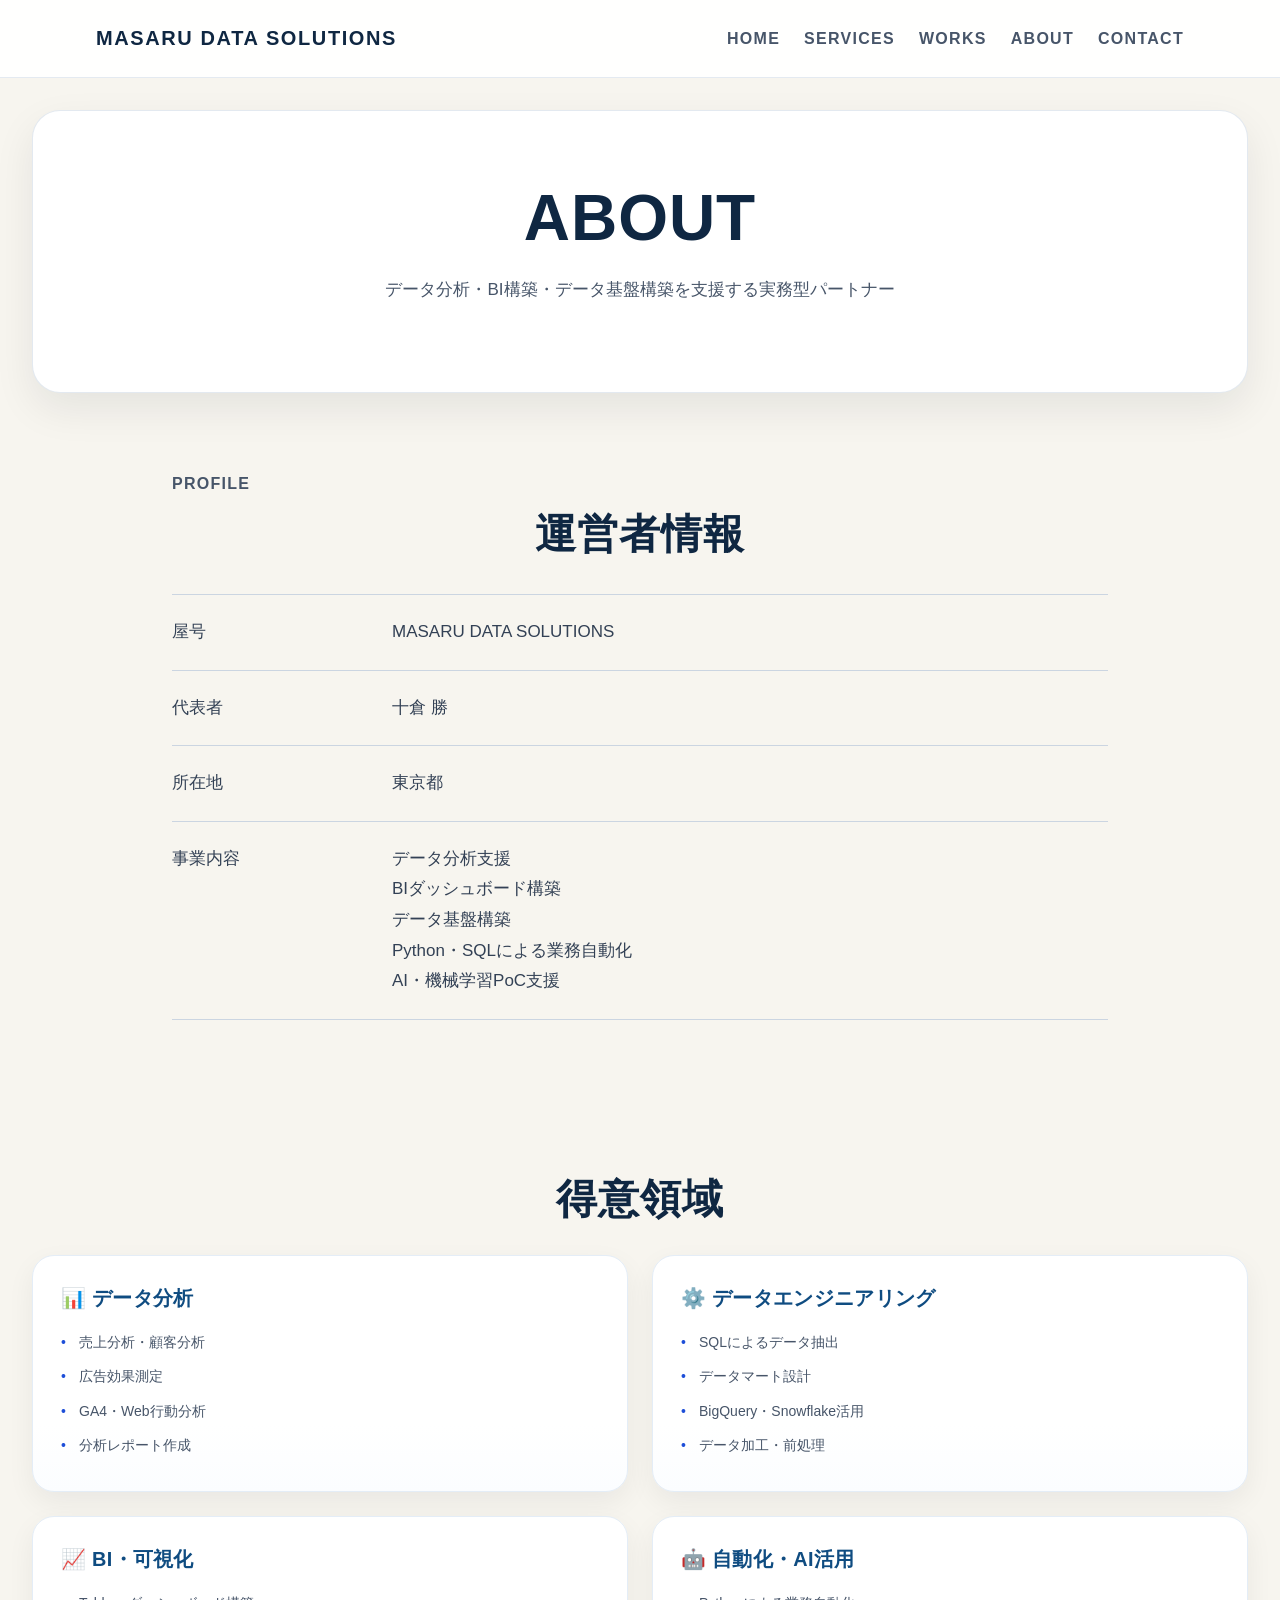
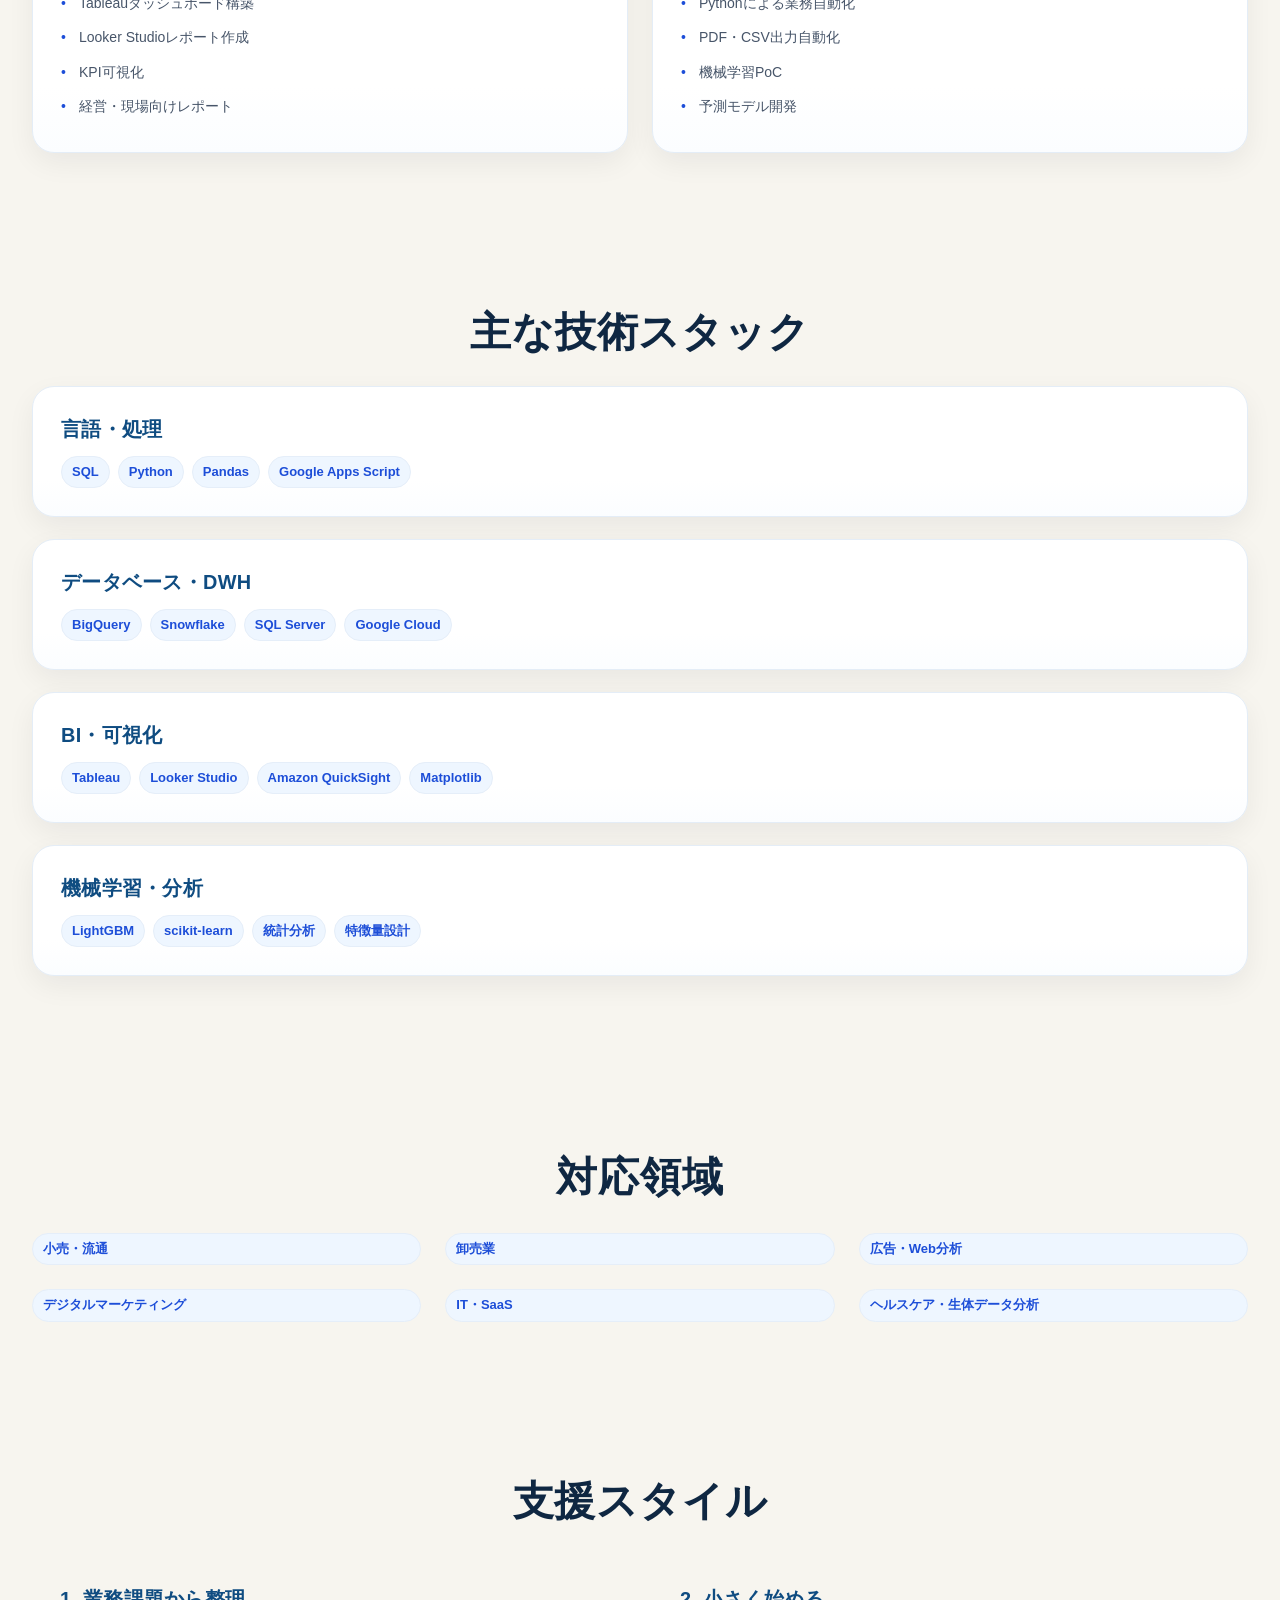
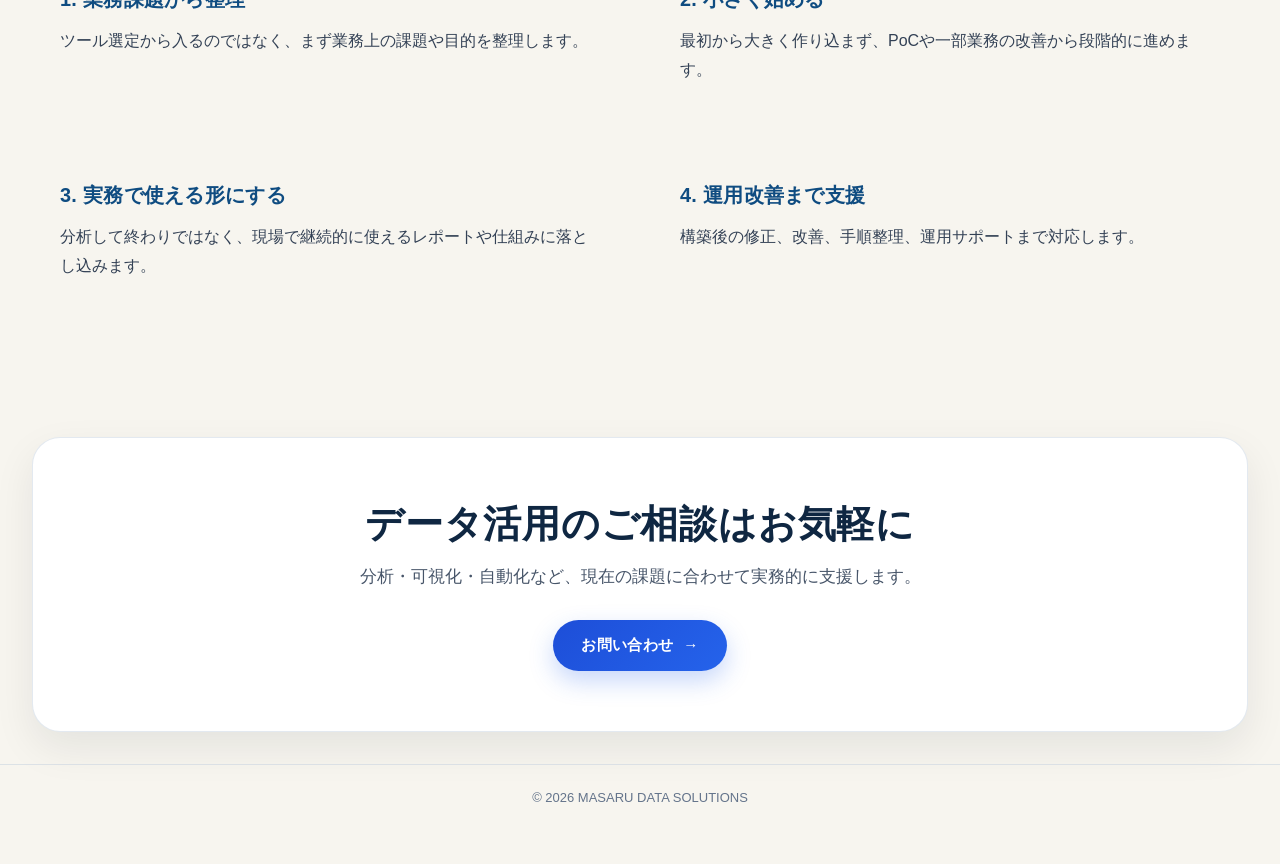
==== about/index.html @ 640f6b90 "Add files via upload" ====
<!DOCTYPE html>
<html lang="ja">
<head>
  <meta charset="UTF-8">
  <meta name="viewport" content="width=device-width, initial-scale=1.0">
  <title>ABOUT- MASARU DATA SOLUTIONS</title>
  <link rel="stylesheet" href="../css/style.css?v=10">
</head>

<body>

<header class="header">
  <div class="header-inner">
    <div class="logo">MASARU DATA SOLUTIONS</div>

    <button id="menu-toggle" class="menu-toggle" aria-expanded="false" aria-controls="nav" aria-label="メニュー">☰</button>

<nav id="nav">
      <a href="../index.html">HOME</a>
      <a href="../services/index.html">SERVICES</a>
      <a href="../works/index.html">WORKS</a>
      <a href="../about/index.html">ABOUT</a>
      <a href="../contact/index.html">CONTACT</a>
    </nav>
  </div>
</header>

  <section class="page-hero ABOUT-hero">
    <h1>ABOUT</h1>
    <p>データ分析・BI構築・データ基盤構築を支援する実務型パートナー</p>
  </section>
  
  <section class="section profile-info">
  <p class="section-label">PROFILE</p>
  <h2>運営者情報</h2>

  <div class="profile-table">
    <div class="profile-row">
      <div class="profile-label">屋号</div>
      <div class="profile-value">MASARU DATA SOLUTIONS</div>
    </div>

    <div class="profile-row">
      <div class="profile-label">代表者</div>
      <div class="profile-value">十倉 勝</div>
    </div>

    <div class="profile-row">
      <div class="profile-label">所在地</div>
      <div class="profile-value">東京都</div>
    </div>

    <div class="profile-row">
      <div class="profile-label">事業内容</div>
      <div class="profile-value">
        データ分析支援<br>
        BIダッシュボード構築<br>
        データ基盤構築<br>
        Python・SQLによる業務自動化<br>
        AI・機械学習PoC支援
      </div>
    </div>
  </div>
</section>
  
  <section class="section skills">
    <h2>得意領域</h2>
    <div class="skills-grid">
      <div class="skill-category">
        <h3>📊 データ分析</h3>
        <ul>
          <li>売上分析・顧客分析</li>
          <li>広告効果測定</li>
          <li>GA4・Web行動分析</li>
          <li>分析レポート作成</li>
        </ul>
      </div>

      <div class="skill-category">
        <h3>⚙️ データエンジニアリング</h3>
        <ul>
          <li>SQLによるデータ抽出</li>
          <li>データマート設計</li>
          <li>BigQuery・Snowflake活用</li>
          <li>データ加工・前処理</li>
        </ul>
      </div>

      <div class="skill-category">
        <h3>📈 BI・可視化</h3>
        <ul>
          <li>Tableauダッシュボード構築</li>
          <li>Looker Studioレポート作成</li>
          <li>KPI可視化</li>
          <li>経営・現場向けレポート</li>
        </ul>
      </div>

      <div class="skill-category">
        <h3>🤖 自動化・AI活用</h3>
        <ul>
          <li>Pythonによる業務自動化</li>
          <li>PDF・CSV出力自動化</li>
          <li>機械学習PoC</li>
          <li>予測モデル開発</li>
        </ul>
      </div>
    </div>
  </section>

  <section class="section tech-stack">
    <h2>主な技術スタック</h2>

    <div class="tech-category">
      <h3>言語・処理</h3>
      <div class="tech-tags">
        <span class="tech-tag">SQL</span>
        <span class="tech-tag">Python</span>
        <span class="tech-tag">Pandas</span>
        <span class="tech-tag">Google Apps Script</span>
      </div>
    </div>

    <div class="tech-category">
      <h3>データベース・DWH</h3>
      <div class="tech-tags">
        <span class="tech-tag">BigQuery</span>
        <span class="tech-tag">Snowflake</span>
        <span class="tech-tag">SQL Server</span>
        <span class="tech-tag">Google Cloud</span>
      </div>
    </div>

    <div class="tech-category">
      <h3>BI・可視化</h3>
      <div class="tech-tags">
        <span class="tech-tag">Tableau</span>
        <span class="tech-tag">Looker Studio</span>
        <span class="tech-tag">Amazon QuickSight</span>
        <span class="tech-tag">Matplotlib</span>
      </div>
    </div>

    <div class="tech-category">
      <h3>機械学習・分析</h3>
      <div class="tech-tags">
        <span class="tech-tag">LightGBM</span>
        <span class="tech-tag">scikit-learn</span>
        <span class="tech-tag">統計分析</span>
        <span class="tech-tag">特徴量設計</span>
      </div>
    </div>
  </section>

  <section class="section industries">
    <h2>対応領域</h2>
    <div class="industries-grid">
      <div class="industry-item">小売・流通</div>
      <div class="industry-item">卸売業</div>
      <div class="industry-item">広告・Web分析</div>
      <div class="industry-item">デジタルマーケティング</div>
      <div class="industry-item">IT・SaaS</div>
      <div class="industry-item">ヘルスケア・生体データ分析</div>
    </div>
  </section>

  <section class="section approach">
    <h2>支援スタイル</h2>
    <div class="approach-list">
      <div class="approach-item">
        <h3>1. 業務課題から整理</h3>
        <p>ツール選定から入るのではなく、まず業務上の課題や目的を整理します。</p>
      </div>
      <div class="approach-item">
        <h3>2. 小さく始める</h3>
        <p>最初から大きく作り込まず、PoCや一部業務の改善から段階的に進めます。</p>
      </div>
      <div class="approach-item">
        <h3>3. 実務で使える形にする</h3>
        <p>分析して終わりではなく、現場で継続的に使えるレポートや仕組みに落とし込みます。</p>
      </div>
      <div class="approach-item">
        <h3>4. 運用改善まで支援</h3>
        <p>構築後の修正、改善、手順整理、運用サポートまで対応します。</p>
      </div>
    </div>
  </section>

 <section class="section contact-cta">
  <h2>データ活用のご相談はお気軽に</h2>
  <p>分析・可視化・自動化など、現在の課題に合わせて実務的に支援します。</p>
  <a href="../contact/index.html" class="btn primary">お問い合わせ</a>
</section>

  <footer>
    <p>&copy; 2026 MASARU DATA SOLUTIONS</p>
  </footer>

  <script src="../js/script.js"></script>

</body>
</html>
---- css/style.css ----
/* =========================================================
   MASARU DATA SOLUTIONS
   style.css complete
   - HOME / SERVICES / WORKS / PROFILE / CONTACT 共通
   - PCは広め・大きめ、スマホは現在の見え方を維持
   ========================================================= */

:root {
  --color-bg: #f7f5ef;
  --color-surface: #ffffff;
  --color-text: #334155;
  --color-muted: #64748b;
  --color-heading: #0f2742;
  --color-primary: #1d4ed8;
  --color-primary-dark: #173ea5;
  --color-accent: #38bdf8;
  --color-border: #e4edf7;
  --color-border-soft: #e5eef9;

  --shadow-soft: 0 10px 28px rgba(15, 23, 42, 0.06);
  --shadow-card: 0 16px 40px rgba(15, 23, 42, 0.08);
  --shadow-hover: 0 22px 52px rgba(15, 23, 42, 0.12);

  --radius-md: 16px;
  --radius-lg: 22px;
  --radius-xl: 28px;
  --container: 1320px;
}

/* ===== Base ===== */
* {
  box-sizing: border-box;
}

html {
  scroll-behavior: smooth;
}

body {
  margin: 0;
  padding-top: 0;
  font-family: "Noto Sans JP", "Hiragino Sans", "Yu Gothic", sans-serif;
  font-size: 17px;
  line-height: 1.75;
  color: var(--color-text);
  background: var(--color-bg);
  font-feature-settings: "palt";
  -webkit-font-smoothing: antialiased;
  overflow-x: hidden;
}

::selection {
  background: #dbeafe;
  color: var(--color-heading);
}

p {
  margin: 0 0 1em;
}

h1,
h2,
h3,
h4 {
  margin-top: 0;
  color: var(--color-heading);
  letter-spacing: 0.015em;
}

a {
  color: var(--color-primary);
  text-underline-offset: 4px;
}

/* ===== Header ===== */
.header {
  position: fixed;
  top: 0;
  left: 0;
  width: 100%;
  height: 78px;
  padding: 0 48px;
  background: rgba(255, 255, 255, 0.92);
  backdrop-filter: blur(16px);
  -webkit-backdrop-filter: blur(16px);
  border-bottom: 1px solid rgba(226, 232, 240, 0.9);
  display: flex;
  justify-content: space-between;
  align-items: center;
  box-shadow: none;
  z-index: 1000;
}

.logo {
  color: var(--color-heading);
  font-size: 20px;
  font-weight: 800;
  letter-spacing: 0.08em;
  white-space: nowrap;
}

nav {
  display: flex;
  align-items: center;
}

nav a {
  position: relative;
  margin-left: 24px;
  padding: 8px 0;
  color: #475569;
  text-decoration: none;
  font-size: 16px;
  font-weight: 800;
  letter-spacing: 0.08em;
}

nav a::after {
  content: "";
  position: absolute;
  left: 0;
  bottom: 2px;
  width: 0;
  height: 2px;
  border-radius: 999px;
  background: var(--color-primary);
  transition: width 0.22s ease;
}

nav a:hover {
  color: var(--color-primary);
}

nav a:hover::after {
  width: 100%;
}

.menu-toggle {
  display: none;
}

/* ===== Layout ===== */
.section {
  max-width: var(--container);
  margin: 0 auto;
  padding: 76px 32px;
  background: transparent;
}

.section h2 {
  position: relative;
  margin: 0 0 26px;
  text-align: center;
  font-size: clamp(36px, 3.2vw, 48px);
  line-height: 1.35;
  font-weight: 800;
  letter-spacing: 0.02em;
}

/* 見出し下の青線は使わない */
.section h2::after {
  display: none;
}

.section p {
  font-size: 16px;
  line-height: 1.85;
}

.section-subtitle {
  max-width: 760px;
  margin: 0 auto 38px;
  text-align: center;
  color: var(--color-muted);
  font-size: 17px;
  line-height: 1.75;
}

/* ===== Home Hero ===== */
.hero.hero-with-image {
  position: relative;
  width: 100vw;
  max-width: none;
  min-height: 520px;
  margin: 0 0 28px;
  padding: 0;
  border: none;
  border-radius: 0;
  box-shadow: none;
  overflow: hidden;
  background-image: url("../images/hero-consulting.png");
  background-size: cover;
  background-position: center;
  display: flex;
  align-items: center;
}

.hero.hero-with-image .hero-image {
  display: none;
}

.hero.hero-with-image::before {
  content: "";
  position: absolute;
  inset: 0;
  background: linear-gradient(
    90deg,
    rgba(8, 30, 55, 0.78) 0%,
    rgba(8, 30, 55, 0.50) 43%,
    rgba(8, 30, 55, 0.12) 100%
  );
  z-index: 1;
}

.hero.hero-with-image .hero-content {
  position: relative;
  z-index: 2;
  width: 100%;
  max-width: var(--container);
  margin: 0 auto;
  padding: 96px 48px 0;
  color: #ffffff;
}

.hero.hero-with-image h1 {
  margin: 0;
  max-width: 720px;
  color: #ffffff;
  font-size: clamp(58px, 5.2vw, 90px);
  line-height: 1.15;
  font-weight: 800;
  letter-spacing: -0.035em;
  text-shadow: 0 2px 18px rgba(0, 0, 0, 0.30);
}

.hero.hero-with-image .hero-buttons {
  margin-top: 30px;
  display: flex;
  gap: 14px;
  flex-wrap: wrap;
}

/* ===== Page Hero / CTA ===== */
.page-hero,
.contact-cta,
.cta-section,
.hero:not(.hero-with-image) {
  width: min(var(--container), calc(100% - 64px));
  margin: 32px auto 0;
  padding: 70px 54px;
  border-radius: var(--radius-xl);
  background: var(--color-surface);
  color: var(--color-heading);
  border: 1px solid rgba(226, 232, 240, 0.95);
  box-shadow: var(--shadow-card);
}

.page-hero,
.profile-hero {
  text-align: center;
}

.page-hero h1,
.hero:not(.hero-with-image) h1 {
  max-width: 880px;
  margin: 0 auto 18px;
  font-size: clamp(40px, 5vw, 64px);
  line-height: 1.18;
  font-weight: 800;
}

.page-hero p,
.hero:not(.hero-with-image) p,
.contact-cta p,
.cta-section p {
  max-width: 760px;
  margin-left: auto;
  margin-right: auto;
  color: #475569;
  font-size: 17px;
  line-height: 1.8;
}

.sub-title {
  font-size: 13px;
  color: var(--color-primary);
  font-weight: 800;
  letter-spacing: 2px;
}

/* ===== Buttons ===== */
.btn,
.btn-primary,
.btn-secondary {
  display: inline-flex;
  align-items: center;
  justify-content: center;
  min-height: 48px;
  padding: 12px 28px;
  border-radius: 999px;
  text-decoration: none;
  font-size: 15px;
  font-weight: 800;
  letter-spacing: 0.02em;
  transition: all 0.24s ease;
  cursor: pointer;
}

.btn.primary,
.btn-primary {
  background: linear-gradient(135deg, var(--color-primary), #2563eb);
  border-color: transparent;
  color: #ffffff;
  box-shadow: 0 10px 24px rgba(37, 99, 235, 0.26);
}

.btn.primary::after,
.btn-primary::after {
  content: "→";
  margin-left: 10px;
  transition: transform 0.22s ease;
}

.btn.primary:hover,
.btn-primary:hover {
  background: linear-gradient(135deg, var(--color-primary-dark), var(--color-primary));
  transform: translateY(-2px);
  box-shadow: 0 16px 32px rgba(37, 99, 235, 0.32);
}

.btn.primary:hover::after,
.btn-primary:hover::after {
  transform: translateX(4px);
}

.btn.secondary,
.btn-secondary {
  background: rgba(255, 255, 255, 0.88);
  color: var(--color-primary);
  border: 2px solid #bfdbfe;
}

.btn.secondary:hover,
.btn-secondary:hover {
  background: #eff6ff;
  border-color: var(--color-primary);
}

/* ===== Cards ===== */
.card,
.issue-card,
.service-card,
.service-card-large,
.case-card,
.work-card,
.detail-card,
.detail-item,
.contact-method,
.faq-item,
.profile-content-full,
.skill-category,
.tech-category,
approach-item,
.privacy-content,
.representative-card,
.data-flow .flow-step,
.business-flow .flow-step,
.data-flow-content,
.story-step {
  background: linear-gradient(180deg, #ffffff, #ffffff 72%, #fbfdff);
  border: 1px solid var(--color-border);
  border-radius: var(--radius-lg);
  padding: 30px;
  box-shadow: var(--shadow-soft);
}

.service-card,
.service-card-large,
.case-card,
.work-card,
.skill-category,
.tech-category,
.approach-item,
.contact-method,
.faq-item,
.data-flow .flow-step,
.business-flow .flow-step,
.story-step {
  transition: transform 0.24s ease, box-shadow 0.24s ease, border-color 0.24s ease;
}

.service-card:hover,
.service-card-large:hover,
.case-card:hover,
.work-card:hover,
.skill-category:hover,
.tech-category:hover,
.approach-item:hover,
.contact-method:hover,
.faq-item:hover,
.data-flow .flow-step:hover,
.business-flow .flow-step:hover,
.story-step:hover {
  transform: translateY(-4px);
  border-color: #bfdbfe;
  box-shadow: var(--shadow-hover);
}

.card h3,
.issue-card h3,
.service-card h3,
.case-card h3,
.work-card h3,
.detail-card h3,
.detail-item h3,
.skill-category h3,
.tech-category h3,
.approach-item h3,
.contact-method h3,
.faq-item h3,
.numbered-step h3 {
  margin: 0 0 12px;
  color: #0f4c81;
  line-height: 1.45;
  font-weight: 800;
}

.issue-card p,
.service-card p,
.case-card p,
.work-card p,
.detail-card p,
.detail-item p,
.contact-method p,
.faq-item p {
  margin-bottom: 0;
  color: #475569;
  line-height: 1.75;
}

.card-link {
  display: inline-flex;
  align-items: center;
  justify-content: center;
  gap: 8px;
  min-height: 42px;
  margin-top: 16px;
  padding: 10px 16px;
  border-radius: 999px;
  background: #eff6ff;
  color: var(--color-primary);
  text-decoration: none;
  font-size: 13px;
  font-weight: 800;
  line-height: 1.2;
}

.card-link::after {
  content: "→";
  display: inline-flex;
  align-items: center;
  justify-content: center;
  width: 21px;
  height: 21px;
  border-radius: 50%;
  background: var(--color-primary);
  color: #ffffff;
  font-size: 13px;
  transition: transform 0.2s ease;
}

.card-link:hover {
  background: #dbeafe;
  text-decoration: none;
}

.card-link:hover::after {
  transform: translateX(3px);
}

/* ===== Grids ===== */
.cards,
.issues-grid,
.cases-grid,
.detail-cards,
.skills-grid,
.industries-grid,
.approach-list {
  display: grid;
  gap: 24px;
  margin-top: 28px;
}

.cards,
.cases-grid,
.detail-cards,
.industries-grid {
  grid-template-columns: repeat(3, 1fr);
}

.issues-grid,
.skills-grid,
.approach-list {
  grid-template-columns: repeat(2, 1fr);
}

/* ===== Home Sections ===== */
.issues {
  padding-top: 44px;
}

.issues-grid {
  max-width: 1200px;
  margin-left: auto;
  margin-right: auto;
}

.issue-card {
  padding: 36px 42px;
}

.issue-card h3 {
  font-size: 24px;
}

.issue-card p {
  font-size: 17px;
}

.services-grid {
  display: grid;
  grid-template-columns: repeat(5, 1fr);
  gap: 20px;
  margin-top: 28px;
}

.service-card {
  display: flex;
  flex-direction: column;
}

.service-card h3 {
  font-size: 20px;
}

.service-card p {
  flex-grow: 1;
  font-size: 15px;
}

.case-card h3 {
  font-size: 22px;
}

.case-card p {
  font-size: 16px;
}

/* ===== Data Flow / Business Flow ===== */
.flow-container {
  display: grid;
  gap: 20px;
  align-items: stretch;
  margin-top: 32px;
}

.business-flow .flow-container,
.data-flow .flow-container {
  grid-template-columns: repeat(5, 1fr);
}

.business-flow .flow-step,
.data-flow .flow-step {
  min-height: 220px;
  padding: 28px 22px;
  text-align: left;
}

.business-flow .step-header,
.data-flow .step-header {
  display: block;
  margin-bottom: 16px;
}

.business-flow .step-icon,
.data-flow .step-icon {
  width: 50px;
  height: 50px;
  margin-bottom: 14px;
  border-radius: 15px;
  background: #eef7ff;
  display: flex;
  align-items: center;
  justify-content: center;
  font-size: 24px;
}

.business-flow .step-title,
.data-flow .step-title {
  font-size: 21px;
  font-weight: 800;
  color: #0f4c81;
}

.business-flow .step-points,
.data-flow .step-points,
.data-flow-tags,
.tech-tags,
.profile-tags,
.service-features,
.work-info,
.work-result ul,
.story-points {
  display: flex;
  flex-wrap: wrap;
  gap: 8px;
}

.business-flow .step-point,
.data-flow .step-point,
.data-flow-tags span,
.tech-tag,
.industry-item,
.profile-tags span,
.work-detail,
.work-result li,
.service-features li,
.story-points li {
  display: inline-flex;
  align-items: center;
  padding: 6px 10px;
  border-radius: 999px;
  background: #f8fafc;
  border: 1px solid var(--color-border-soft);
  color: #334155;
  font-size: 13px;
  line-height: 1.4;
}

.business-flow .step-point::before,
.data-flow .step-point::before,
.flow-arrow {
  display: none;
}

/* ===== Data Flow Timeline ===== */
.data-flow-timeline {
  position: relative;
  max-width: 920px;
  margin: 40px auto 0;
  display: grid;
  gap: 20px;
}

.data-flow-timeline::before {
  content: "";
  position: absolute;
  top: 28px;
  bottom: 28px;
  left: 31px;
  width: 2px;
  background: #bfdbfe;
}

.data-flow-step {
  position: relative;
  display: grid;
  grid-template-columns: 64px 1fr;
  gap: 22px;
  align-items: start;
}

.data-flow-number {
  position: relative;
  z-index: 1;
  width: 64px;
  height: 64px;
  border-radius: 50%;
  background: #eef7ff;
  border: 2px solid var(--color-primary);
  color: var(--color-primary);
  display: flex;
  align-items: center;
  justify-content: center;
  font-weight: 800;
}

.data-flow-content {
  padding: 24px 28px;
}

.data-flow-content h3 {
  margin: 0 0 8px;
  color: #0f4c81;
  font-size: 21px;
}

.data-flow-content p {
  margin: 0 0 16px;
  color: #475569;
}

/* ===== Support Story Flow ===== */
.support-flow .section-subtitle {
  margin-bottom: 32px;
}

.story-flow {
  max-width: 980px;
  margin: 40px auto 0;
  display: flex;
  flex-direction: column;
  gap: 16px;
}

.story-step {
  display: grid;
  grid-template-columns: 88px 1fr;
  gap: 18px;
  align-items: center;
  padding: 22px 30px;
  border-color: #dbeafe;
}

.story-number {
  align-self: center;
  width: 72px;
  height: 72px;
  border-radius: 50%;
  background: #0f4c81;
  color: #ffffff;
  display: flex;
  flex-direction: column;
  align-items: center;
  justify-content: center;
  box-shadow: 0 8px 20px rgba(15, 76, 129, 0.22);
}

.story-number span {
  color: rgba(255, 255, 255, 0.75);
  font-size: 10px;
  font-weight: 800;
  letter-spacing: 1px;
}

.story-number strong {
  color: #ffffff;
  font-size: 31px;
  line-height: 1;
  font-weight: 800;
}

.story-content h3 {
  margin: 0 0 8px;
  color: var(--color-heading);
  font-size: 21px;
}

.story-content p {
  margin: 0 0 8px;
  color: #475569;
  font-size: 15px;
}

.story-points {
  grid-column: 2;
  list-style: none;
  margin: -4px 0 0;
  padding: 0;
}

.story-points li {
  background: #eef6ff;
  color: #0f4c81;
  font-weight: 700;
}

.story-points li::before {
  content: "✓ ";
  color: var(--color-primary);
}

/* ===== Service List / Works ===== */
.services-grid-large,
.works-grid,
.detail-list,
.contact-methods,
.faq-items {
  display: grid;
  grid-template-columns: 1fr;
  gap: 22px;
  margin-top: 24px;
}

.service-card-large,
.work-card {
  position: relative;
  overflow: hidden;
  padding: 34px;
}

.service-card-large::before,
.work-card::before {
  content: "";
  position: absolute;
  inset: 0 auto 0 0;
  width: 5px;
  background: linear-gradient(180deg, var(--color-primary), var(--color-accent));
}

.service-card-large h2,
.work-card h3 {
  color: var(--color-heading);
  font-size: clamp(23px, 2.6vw, 29px);
  line-height: 1.45;
}

.service-card-large h2 {
  text-align: left;
}

.service-card-large h2::after {
  display: none;
}

.service-description,
.work-description p,
.profile-content-full p {
  color: #475569;
  font-size: 15px;
}

.service-features {
  list-style: none;
  padding: 0;
  margin: 20px 0 6px;
}

.service-features li {
  position: relative;
  padding-left: 30px;
}

.service-features li::before {
  content: "✓";
  position: absolute;
  left: 12px;
  color: var(--color-primary);
  font-weight: 800;
}

.work-description,
.work-result {
  margin-top: 18px;
}

.work-detail strong,
.work-description h4,
.work-result h4 {
  color: #0f4c81;
}

.work-result ul {
  margin: 0;
  padding-left: 0;
  list-style: none;
}

.work-result li,
.tech-tag,
.industry-item,
.profile-tags span {
  background: #eef6ff;
  color: #1d4ed8;
  font-weight: 800;
}

/* ===== Profile ===== */
.profile-content,
.profile-content-full {
  max-width: 800px;
  margin: 28px auto 0;
  text-align: center;
}

.profile-content-full {
  padding: 36px;
}

.profile-overview {
  padding-top: 54px;
  padding-bottom: 68px;
}

.skill-category,
.tech-category,
.approach-item {
  padding: 28px;
}

.skill-category ul {
  list-style: none;
  padding: 0;
  margin: 10px 0 0;
}

.skill-category li {
  position: relative;
  padding: 5px 0 5px 18px;
  color: #475569;
  font-size: 14px;
}

.skill-category li::before {
  content: "•";
  position: absolute;
  left: 0;
  color: var(--color-primary);
}

.tech-stack .tech-category {
  margin-bottom: 22px;
}

.representative-profile {
  width: min(var(--container), calc(100% - 64px));
  margin: 0 auto;
  padding: 48px 0 68px;
  text-align: center;
}

.representative-profile h2 {
  margin-bottom: 32px;
}

.representative-card {
  width: 100%;
  max-width: var(--container);
  min-height: 300px;
  margin: 0 auto;
  padding: 54px 72px;
  display: flex;
  flex-direction: column;
  justify-content: center;
  text-align: center;
}

.representative-card h3 {
  font-size: 23px;
  margin: 0 0 20px;
}

.representative-card p {
  max-width: 760px;
  margin-left: auto;
  margin-right: auto;
  font-size: 15px;
  line-height: 1.9;
}

.profile-role {
  font-weight: 800;
  color: #0f4c81;
}

.profile-tags {
  justify-content: center;
  margin-top: 24px;
}

/* ===== Contact ===== */
.contact-info h2,
.contact-info .section-subtitle {
  text-align: center;
}

.contact-intro > p {
  max-width: 820px;
  margin: 0 auto 32px;
}

.contact-methods {
  max-width: 820px;
  margin-left: auto;
  margin-right: auto;
}

.contact-detail {
  font-weight: 800;
}

.contact-detail a {
  color: var(--color-primary);
  text-decoration: none;
}

.contact-detail a:hover {
  text-decoration: underline;
}

.response-time {
  font-size: 14px;
  color: var(--color-muted);
}

.contact-form-container {
  background: #ffffff;
  padding: 28px;
  border: 1px solid var(--color-border-soft);
  border-radius: 14px;
  margin-top: 14px;
}

.contact-form {
  display: flex;
  flex-direction: column;
  gap: 14px;
}

.form-group {
  display: flex;
  flex-direction: column;
}

.form-group label {
  margin-bottom: 7px;
  font-weight: 800;
  color: #334155;
  font-size: 14px;
}

.form-group input,
.form-group textarea,
.form-group select {
  width: 100%;
  padding: 12px;
  border: 1px solid #cbd5e1;
  border-radius: 8px;
  background: #ffffff;
  font-size: 14px;
  font-family: inherit;
}

.form-group input:focus,
.form-group textarea:focus,
.form-group select:focus {
  outline: none;
  border-color: var(--color-primary);
  box-shadow: 0 0 0 3px rgba(37, 99, 235, 0.12);
}

.form-group.checkbox {
  flex-direction: row;
  align-items: center;
}

.form-group.checkbox label {
  display: flex;
  align-items: center;
  gap: 8px;
  margin: 0;
}

.form-group.checkbox input {
  width: auto;
  margin: 0;
}

.contact-form .btn {
  width: 100%;
  max-width: 320px;
  margin: 6px auto 0;
  border: none;
}

/* ===== FAQ ===== */
.faq {
  padding-bottom: 68px;
}

.faq-items {
  max-width: 980px;
  margin-left: auto;
  margin-right: auto;
  gap: 16px;
}

.faq-item {
  width: 100%;
  padding: 28px;
}

.faq-question {
  display: flex;
  align-items: center;
  gap: 16px;
  margin-bottom: 18px;
  padding-bottom: 18px;
  border-bottom: 1px dashed #bfdbfe;
}

.faq-answer {
  display: flex;
  align-items: flex-start;
  gap: 16px;
}

.faq-icon {
  flex-shrink: 0;
  width: 48px;
  height: 48px;
  border-radius: 50%;
  display: inline-flex;
  align-items: center;
  justify-content: center;
  font-weight: 800;
  font-size: 22px;
  line-height: 1;
}

.faq-icon.q {
  background: #0ea5e9;
  color: #ffffff;
}

.faq-icon.a {
  background: #0f4c81;
  color: #ffffff;
}

.faq-question h3 {
  margin: 0;
  font-size: 20px;
  color: var(--color-heading);
}

.faq-answer p {
  margin: 0;
  color: #475569;
  font-size: 15px;
  line-height: 1.8;
}

/* ===== CTA / Footer ===== */
.contact-cta,
.cta-section {
  padding: 60px 54px;
  margin-top: 36px;
  text-align: center;
}

.contact-cta h2,
.cta-section h2 {
  font-size: clamp(30px, 3vw, 42px);
  margin-bottom: 12px;
}

.contact-cta h2::after,
.cta-section h2::after {
  display: none;
}

.contact-cta p,
.cta-section p {
  margin-bottom: 28px;
}

footer {
  max-width: var(--container);
  margin: 32px auto 20px;
  padding: 22px 24px;
  text-align: center;
  color: var(--color-muted);
  border-top: 1px solid rgba(203, 213, 225, 0.6);
  font-size: 13px;
}

/* ===== Accessibility ===== */
.btn:focus-visible,
.btn-primary:focus-visible,
.btn-secondary:focus-visible,
nav a:focus-visible,
.menu-toggle:focus-visible,
.card-link:focus-visible {
  outline: 3px solid rgba(37, 99, 235, 0.35);
  outline-offset: 4px;
}

/* ===== Tablet ===== */
@media (max-width: 1024px) {
  .header {
    height: 66px;
    padding: 0 32px;
  }

  .logo {
    font-size: 15px;
  }

  nav a {
    margin-left: 24px;
    font-size: 12px;
  }

  .services-grid,
  .cards,
  .cases-grid,
  .detail-cards,
  .industries-grid,
  .business-flow .flow-container,
  .data-flow .flow-container {
    grid-template-columns: repeat(2, 1fr);
  }

  .services-grid {
    grid-template-columns: repeat(2, 1fr);
  }
}

/* ===== Mobile ===== */
@media (max-width: 768px) {
  body {
    font-size: 15px;
  }

  .header {
    height: 58px;
    padding: 0 16px;
    left: 0;
    right: 0;
    width: 100%;
    transform: none;
    border-radius: 0;
    transition: transform 0.28s ease;
  }

  .header.is-hidden {
    transform: translateY(-100%);
  }

  .header.is-visible {
    transform: translateY(0);
  }

  .logo {
    max-width: 230px;
    font-size: 12px;
    line-height: 1.4;
    white-space: normal;
  }

  nav {
    display: none;
  }

  nav.open {
    display: flex;
    position: absolute;
    top: 58px;
    left: 0;
    width: 100%;
    padding: 12px 16px 16px;
    background: #ffffff;
    border-bottom: 1px solid var(--color-border-soft);
    flex-direction: column;
    gap: 6px;
    box-shadow: 0 10px 24px rgba(15, 23, 42, 0.12);
    z-index: 1001;
  }

  nav.open a {
    width: 100%;
    margin: 0;
    padding: 12px 16px;
    border-radius: 12px;
    text-align: center;
    color: #334155;
    background: transparent;
    font-size: 14px;
  }

  nav.open a::after {
    display: none;
  }

  .menu-toggle {
    display: inline-flex;
    align-items: center;
    justify-content: center;
    width: 42px;
    height: 42px;
    border: none;
    border-radius: 999px;
    background: #eef6ff;
    color: var(--color-primary);
    font-size: 22px;
    cursor: pointer;
  }

  .hero.hero-with-image {
    min-height: 500px;
    margin-bottom: 12px;
    background-position: center top;
  }

  .hero.hero-with-image::before {
    background: linear-gradient(
      to bottom,
      rgba(8, 30, 55, 0.28) 0%,
      rgba(8, 30, 55, 0.52) 48%,
      rgba(8, 30, 55, 0.82) 100%
    );
  }

  .hero.hero-with-image .hero-content {
    padding: 230px 24px 0;
  }

  .hero.hero-with-image h1 {
    font-size: clamp(32px, 9vw, 42px);
    line-height: 1.2;
  }

  .hero.hero-with-image .hero-buttons {
    margin-top: 22px;
    gap: 10px;
  }

  .hero.hero-with-image .btn {
    width: auto;
    min-height: 43px;
    padding: 10px 18px;
    font-size: 13px;
  }

  .section {
    padding: 48px 20px;
  }

  .issues {
    padding-top: 30px;
  }

  .section h2 {
    font-size: clamp(26px, 7.8vw, 34px);
    margin-bottom: 24px;
  }

  .section-subtitle {
    margin-bottom: 26px;
  }

  .page-hero,
  .profile-hero,
  .contact-cta,
  .cta-section,
  .hero:not(.hero-with-image) {
    width: calc(100% - 24px);
    margin-top: 12px;
    padding: 48px 22px;
    border-radius: 24px;
  }

  .page-hero h1,
  .hero:not(.hero-with-image) h1 {
    font-size: clamp(32px, 10vw, 44px);
  }

  .cards,
  .issues-grid,
  .services-grid,
  .cases-grid,
  .detail-cards,
  .skills-grid,
  .industries-grid,
  .approach-list,
  .business-flow .flow-container,
  .data-flow .flow-container {
    grid-template-columns: 1fr;
  }

  .cards,
  .issues-grid,
  .cases-grid,
  .services-grid,
  .flow-container {
    gap: 18px;
  }

  .issue-card {
    padding: 20px;
  }

  .issue-card h3 {
    font-size: 18px;
  }

  .issue-card p {
    font-size: 15px;
  }

  .business-flow .flow-step,
  .data-flow .flow-step {
    min-height: auto;
  }

  .card,
  .issue-card,
  .service-card,
  .case-card,
  .detail-card,
  .detail-item,
  .contact-method,
  .faq-item,
  .profile-content-full,
  .skill-category,
  .tech-category,
  .approach-item,
  .story-step {
    padding: 20px;
    border-radius: 20px;
  }

  .service-card-large,
  .work-card {
    padding: 26px 22px;
    border-radius: 20px;
  }

  .card-link,
  .btn,
  .btn-primary,
  .btn-secondary {
    width: 100%;
  }

  .service-features,
  .work-info,
  .work-result ul,
  .story-points {
    display: grid;
    grid-template-columns: 1fr;
  }

  .work-detail,
  .work-result li,
  .story-points li {
    width: 100%;
  }

  .data-flow-timeline {
    gap: 18px;
    margin-top: 32px;
  }

  .data-flow-timeline::before {
    left: 27px;
  }

  .data-flow-step {
    grid-template-columns: 56px 1fr;
    gap: 14px;
  }

  .data-flow-number {
    width: 56px;
    height: 56px;
    font-size: 14px;
  }

  .data-flow-content {
    padding: 22px 18px;
  }

  .data-flow-content h3 {
    font-size: 19px;
  }

  .story-flow {
    gap: 16px;
    margin-top: 32px;
  }

  .story-step {
    display: flex;
    flex-direction: column;
    align-items: stretch;
    gap: 14px;
  }

  .story-number {
    width: 62px;
    height: 62px;
    margin: 0 auto 2px;
  }

  .story-number strong {
    font-size: 27px;
  }

  .story-content {
    text-align: center;
  }

  .story-content h3 {
    font-size: 20px;
  }

  .story-content p {
    text-align: left;
    font-size: 14px;
  }

  .representative-profile {
    width: calc(100% - 24px);
    padding: 42px 0 56px;
  }

  .representative-card {
    min-height: auto;
    padding: 40px 22px;
  }

  .representative-card h3 {
    font-size: 20px;
  }

  .contact-form .btn {
    max-width: none;
  }

  .faq-question,
  .faq-answer {
    gap: 12px;
  }

  .faq-icon {
    width: 42px;
    height: 42px;
    font-size: 19px;
  }

  .faq-question h3 {
    font-size: 17px;
  }

  .faq-answer p {
    font-size: 14px;
  }

  footer {
    margin-top: 24px;
  }
}
@media (min-width: 1025px) {
  .issues-grid {
    max-width: 1320px !important;
  }

  .issue-card {
    padding: 42px 48px !important;
    min-height: 180px !important;
  }

  .issue-card h3 {
    font-size: 28px !important;
  }

  .issue-card p {
    font-size: 18px !important;
    line-height: 1.9 !important;
  }
}
@media (min-width: 1025px) {
  .issues-grid {
    max-width: 1440px !important;
    gap: 32px !important;
  }

  .issue-card {
    min-height: 190px !important;
    padding: 44px 56px !important;
  }

  .issues {
    padding-top: 64px !important;
  }
}
@media (min-width: 1025px) {
  .section.issues {
    max-width: 1500px !important;
  }

  .issues-grid {
    max-width: 1400px !important;
  }
}
.header {
  padding: 0 32px;
}

.header-inner {
  width: 100%;
  max-width: 1440px;
  height: 100%;
  margin: 0 auto;
  padding: 0 64px;
  display: flex;
  align-items: center;
  justify-content: space-between;
}

/* スマホ用 */
@media (max-width: 768px) {
  .header {
    width: 100%;
  }

  .header-inner {
    width: 100% !important;
    max-width: none !important;
    padding: 0 16px !important;
    box-sizing: border-box;
    display: flex !important;
    justify-content: space-between !important;
    align-items: center;
  }

  .logo {
    margin: 0 !important;
    white-space: nowrap;
  }

  button#menu-toggle {
    margin-left: auto !important;
    margin-right: 0 !important;
    position: static !important;
    transform: none !important;
  }
}

@media (max-width: 768px) {
  .header {
    position: relative;
  }

  button#menu-toggle {
    position: absolute !important;
    right: 16px !important;
    top: 50% !important;
    transform: translateY(-50%) !important;
  }
}
.header {
  position: sticky;
  top: 0;
  z-index: 1000;
}

@media (max-width: 768px) {
  .section-title {
    font-size: 28px;
    line-height: 1.45;
  }
}


/* PCでは改行しない */
.sp-br {
  display: none;
}

/* スマホだけ改行する */
@media (max-width: 768px) {
  .sp-br {
    display: inline;
  }
}
.profile-info {
  max-width: 1000px;
  margin: 0 auto;
}

.section-label {
  font-size: 0.8rem;
  font-weight: 700;
  letter-spacing: 0.08em;
  color: #475569;
  margin-bottom: 8px;
}

.profile-table {
  margin-top: 32px;
  border-top: 1px solid #cbd5e1;
}

.profile-row {
  display: grid;
  grid-template-columns: 180px 1fr;
  gap: 40px;
  padding: 22px 0;
  border-bottom: 1px solid #cbd5e1;
}

.profile-label {
  font-weight: 500;
  color: #334155;
}

.profile-value {
  color: #334155;
  line-height: 1.8;
}

@media (max-width: 768px) {
  .profile-row {
    grid-template-columns: 1fr;
    gap: 8px;
  }
}
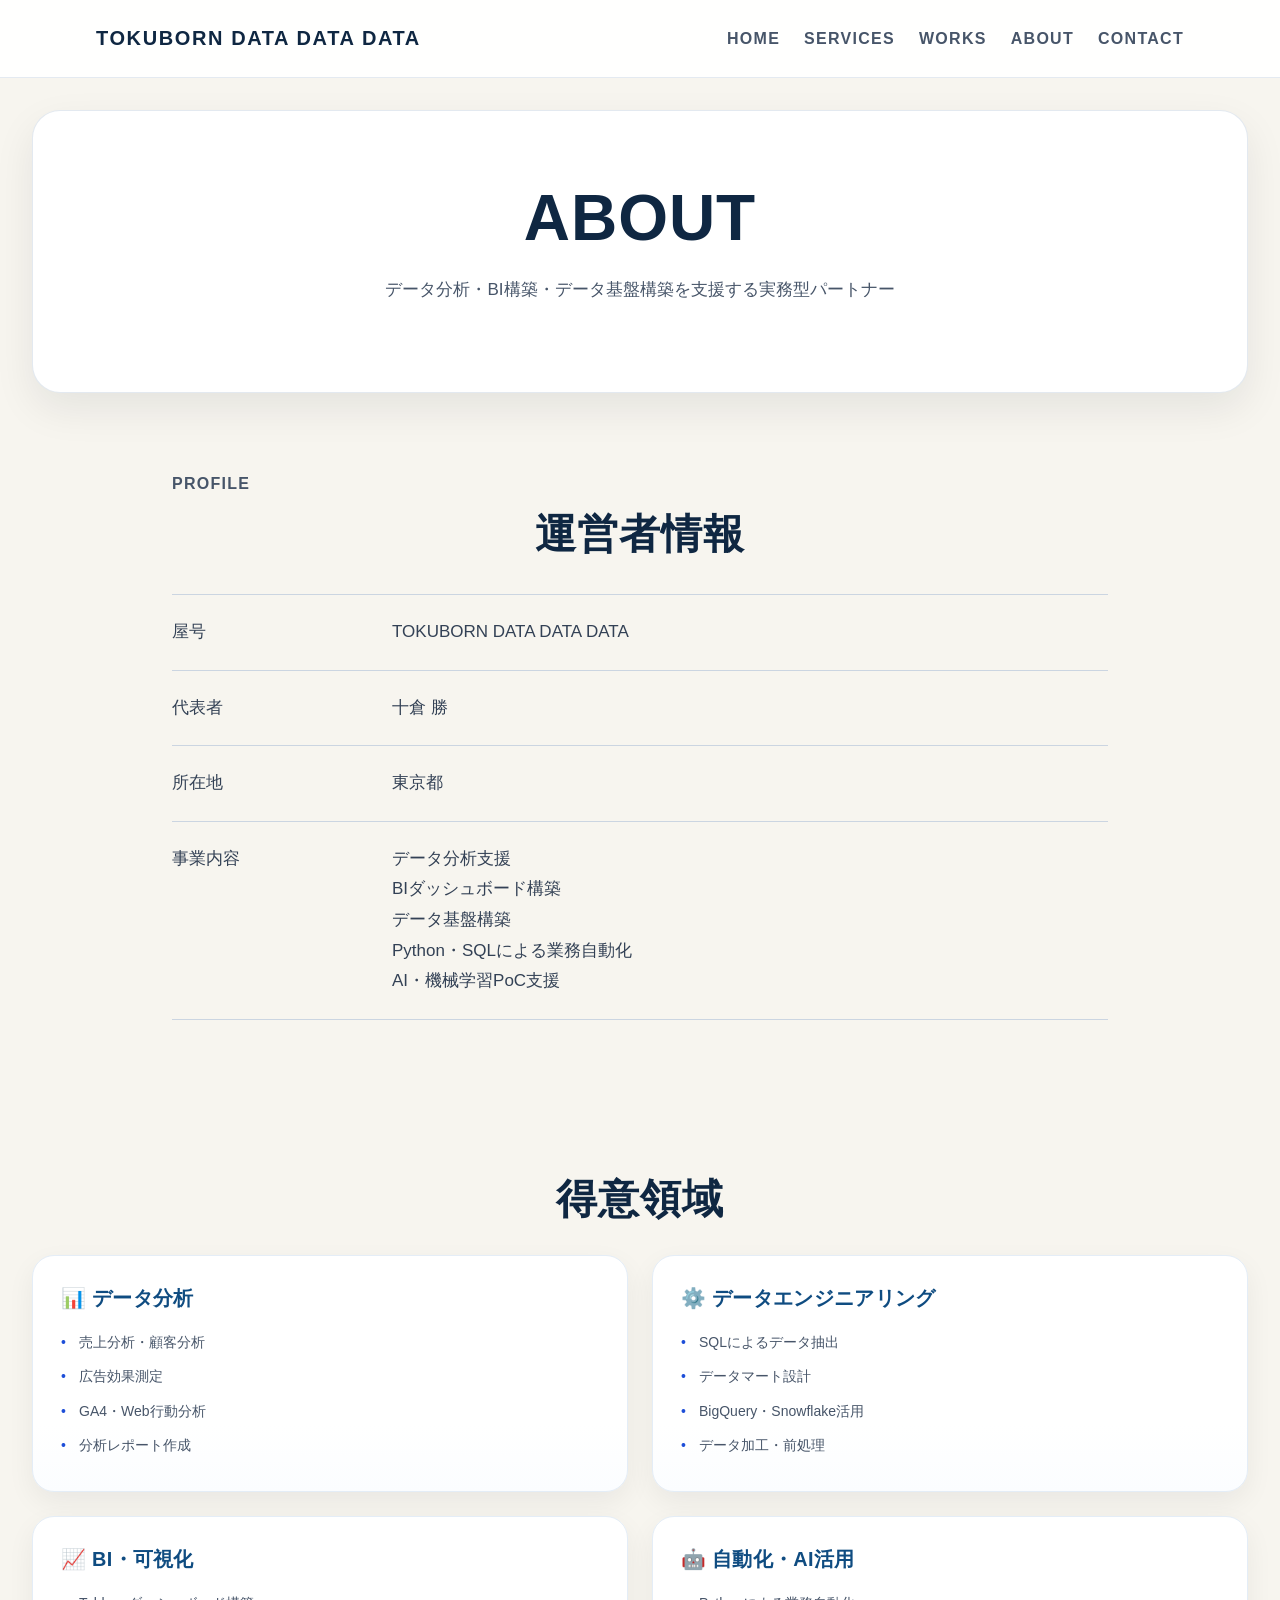
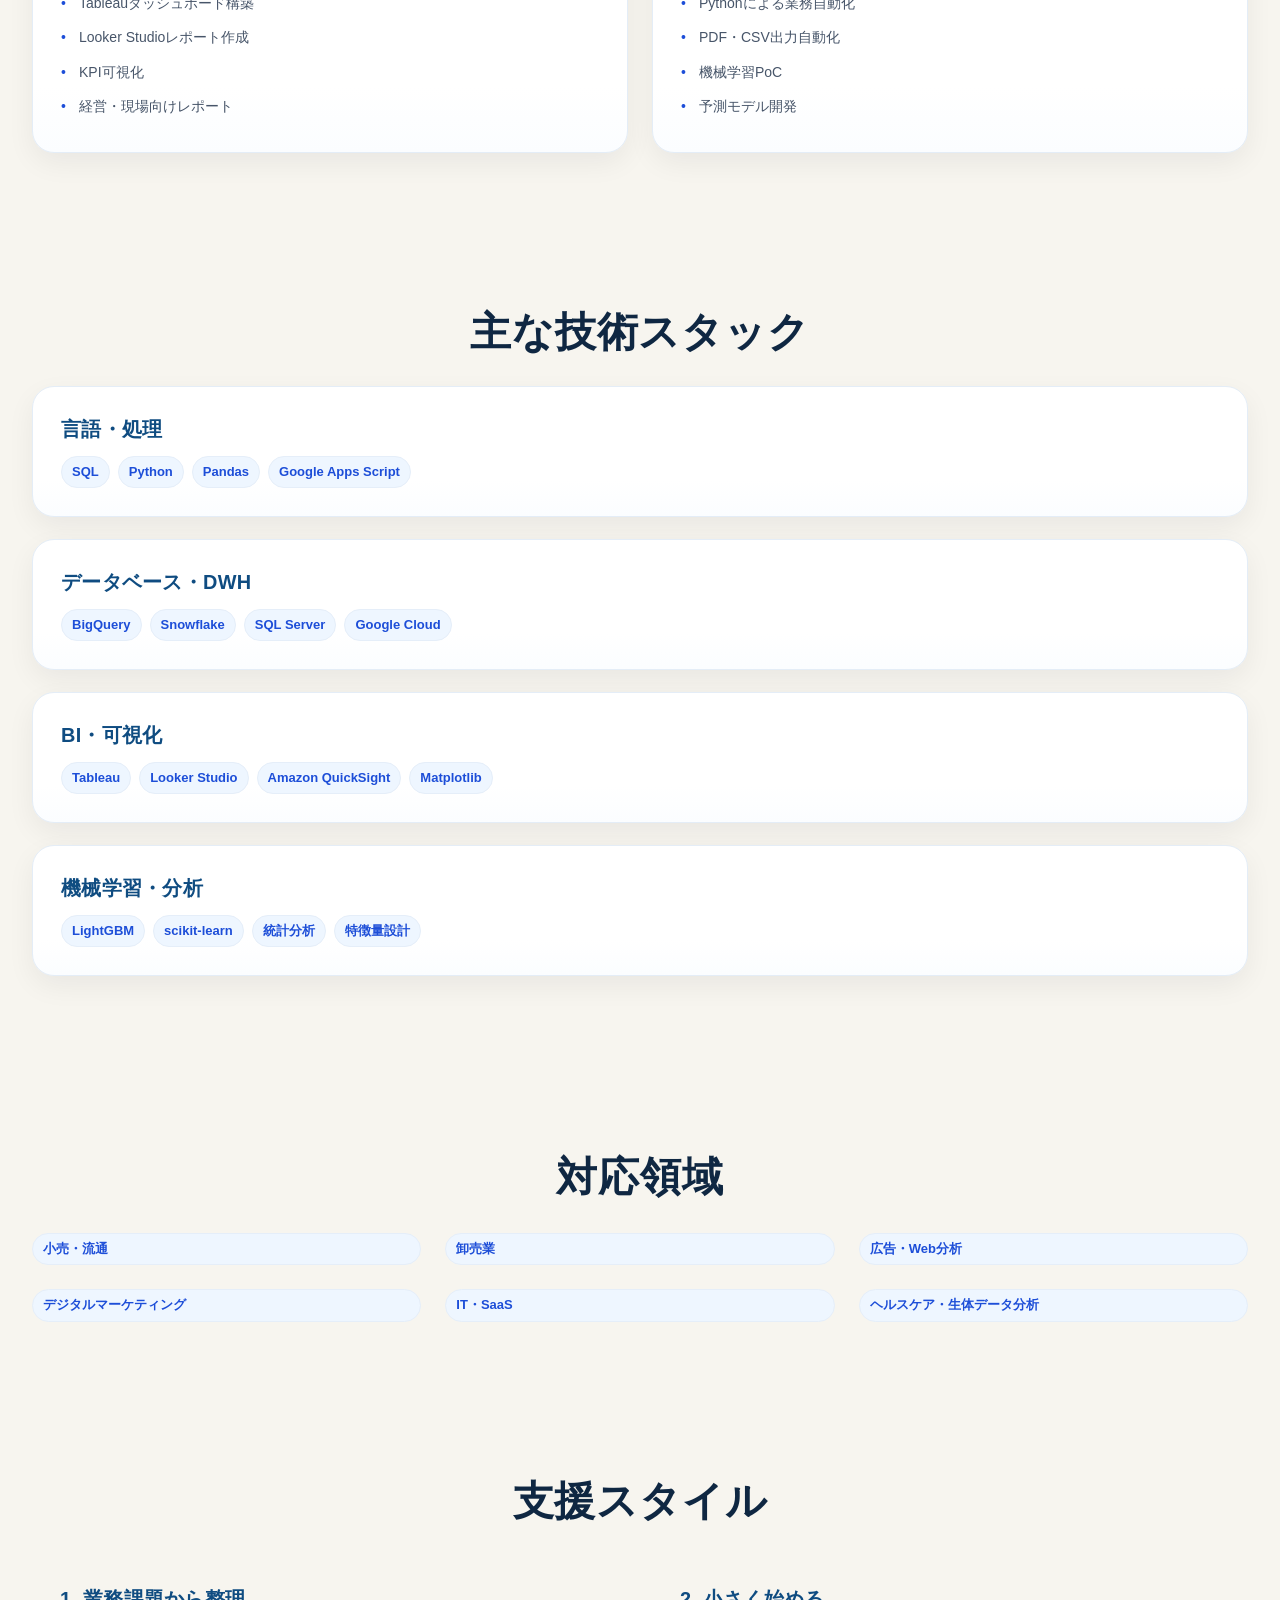
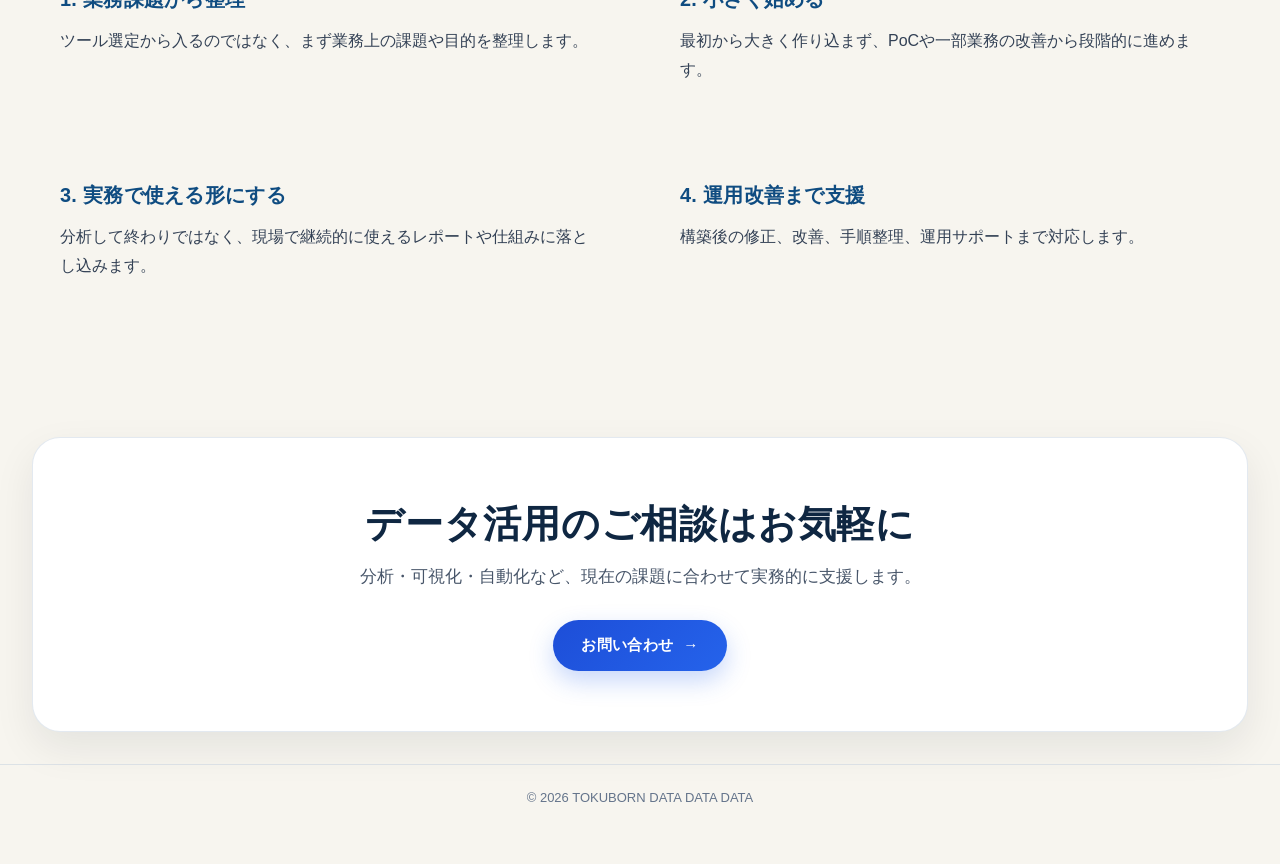
==== commit 6a6e0a00: "Add files via upload" ====
--- a/about/index.html
+++ b/about/index.html
@@ -3,7 +3,7 @@
 <head>
   <meta charset="UTF-8">
   <meta name="viewport" content="width=device-width, initial-scale=1.0">
-  <title>ABOUT- MASARU DATA SOLUTIONS</title>
+  <title>ABOUT- TOKUBORN DATA DATA DATA</title>
   <link rel="stylesheet" href="../css/style.css?v=10">
 </head>
 
@@ -11,7 +11,7 @@
 
 <header class="header">
   <div class="header-inner">
-    <div class="logo">MASARU DATA SOLUTIONS</div>
+    <div class="logo">TOKUBORN DATA DATA DATA</div>
 
     <button id="menu-toggle" class="menu-toggle" aria-expanded="false" aria-controls="nav" aria-label="メニュー">☰</button>
 
@@ -37,7 +37,7 @@
   <div class="profile-table">
     <div class="profile-row">
       <div class="profile-label">屋号</div>
-      <div class="profile-value">MASARU DATA SOLUTIONS</div>
+      <div class="profile-value">TOKUBORN DATA DATA DATA</div>
     </div>
 
     <div class="profile-row">
@@ -193,7 +193,7 @@
 </section>
 
   <footer>
-    <p>&copy; 2026 MASARU DATA SOLUTIONS</p>
+    <p>&copy; 2026 TOKUBORN DATA DATA DATA</p>
   </footer>
 
   <script src="../js/script.js"></script>
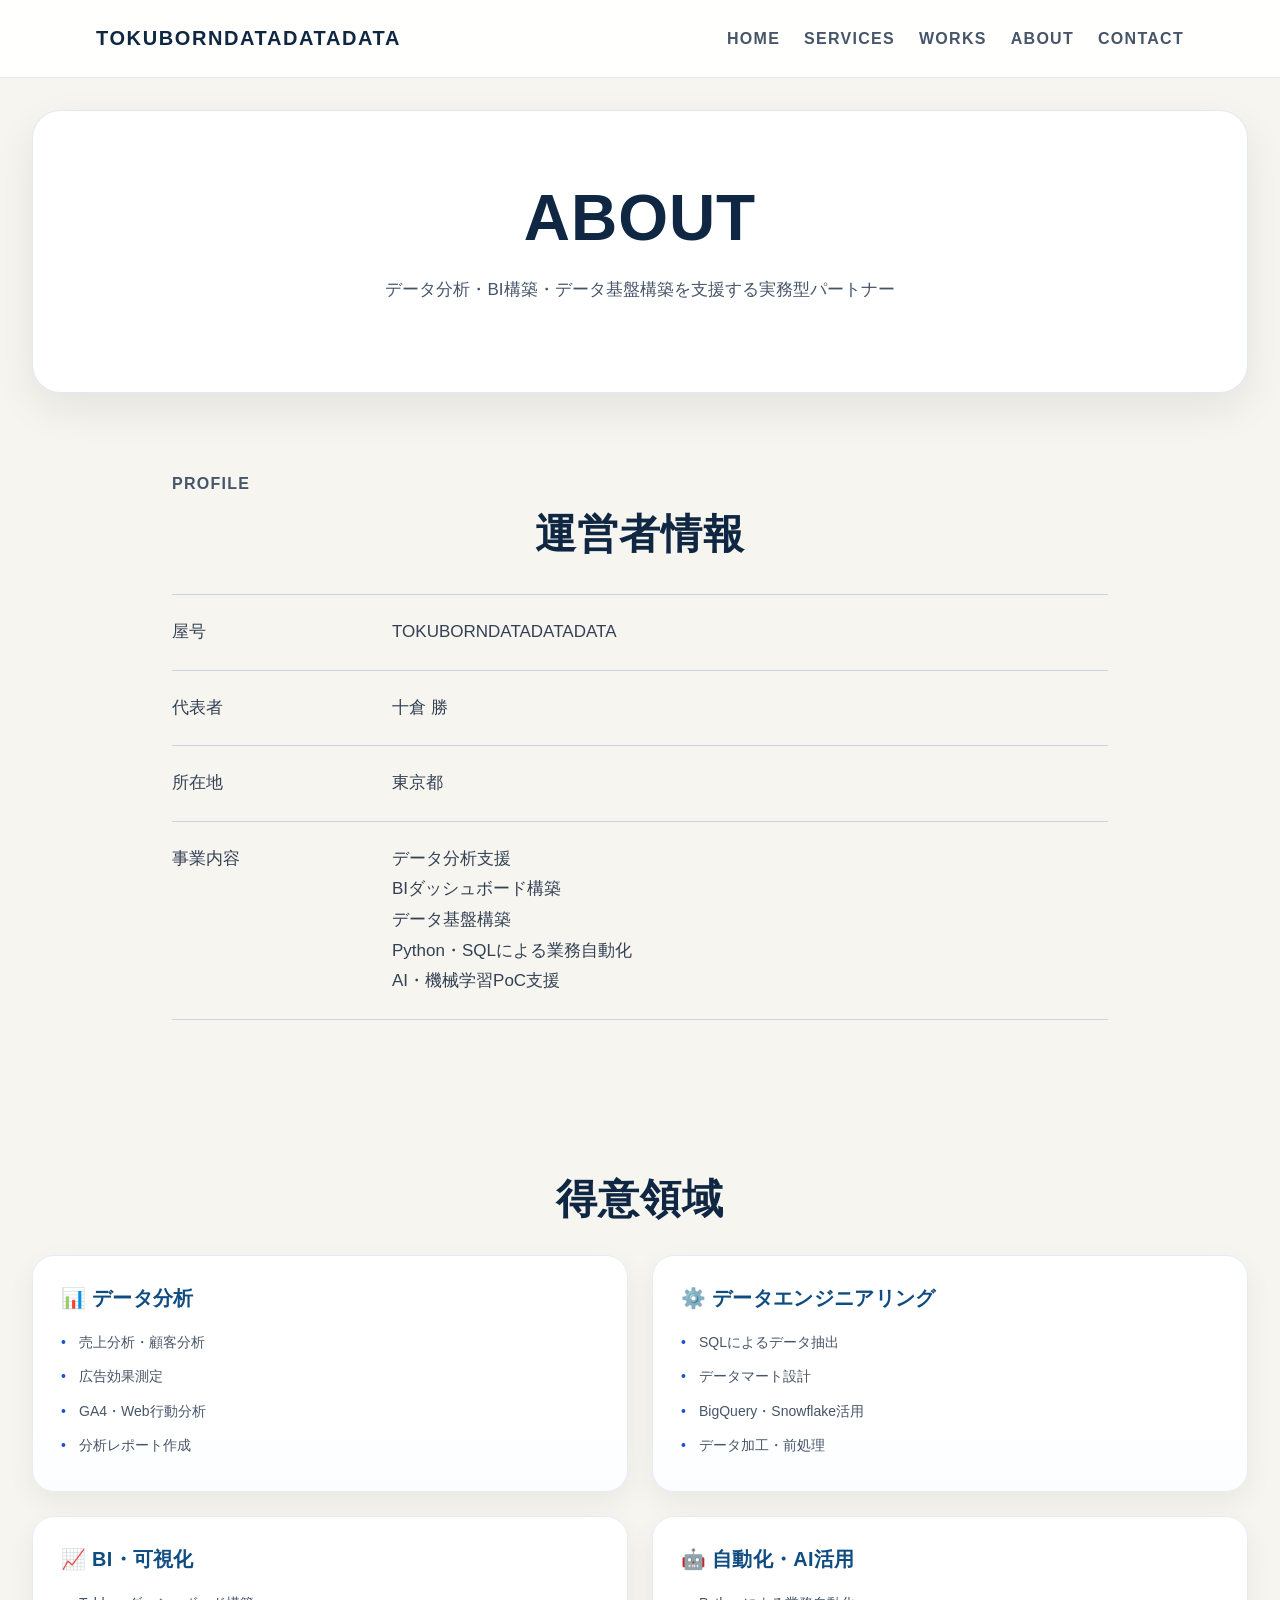
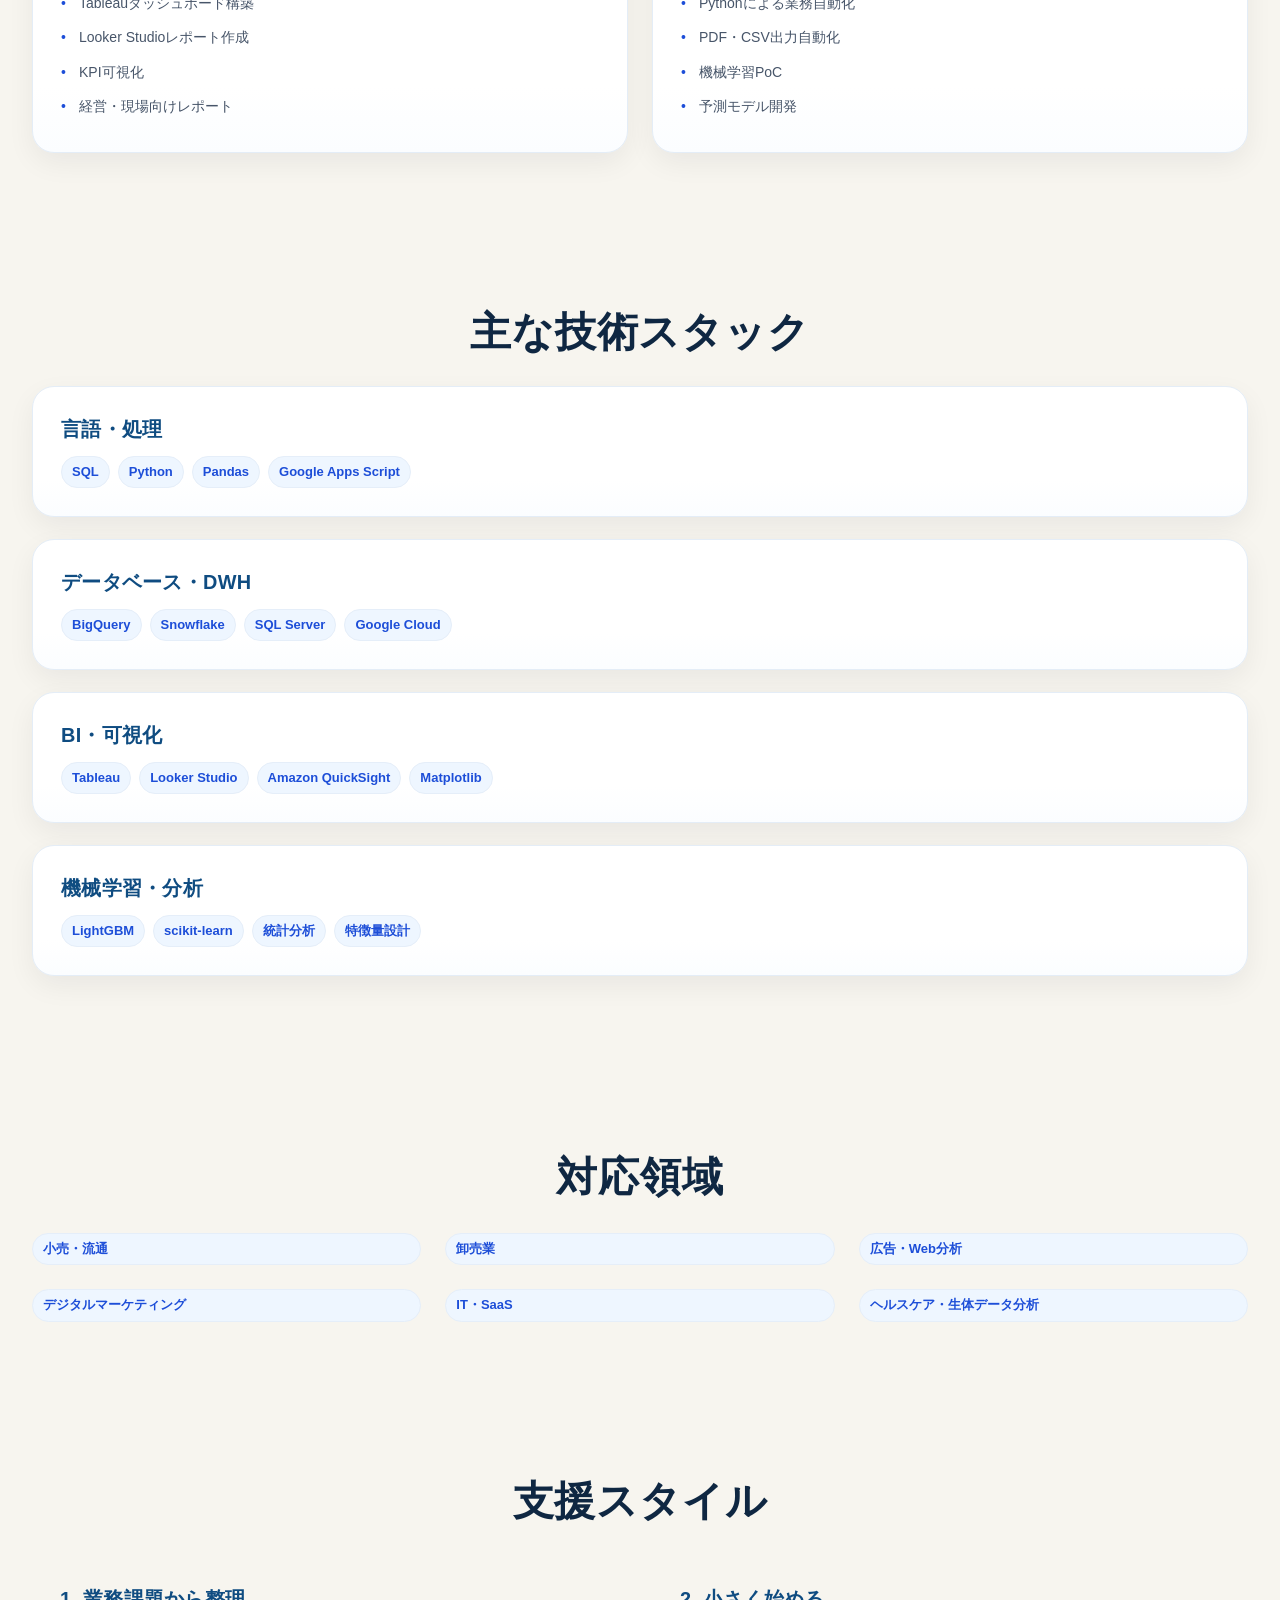
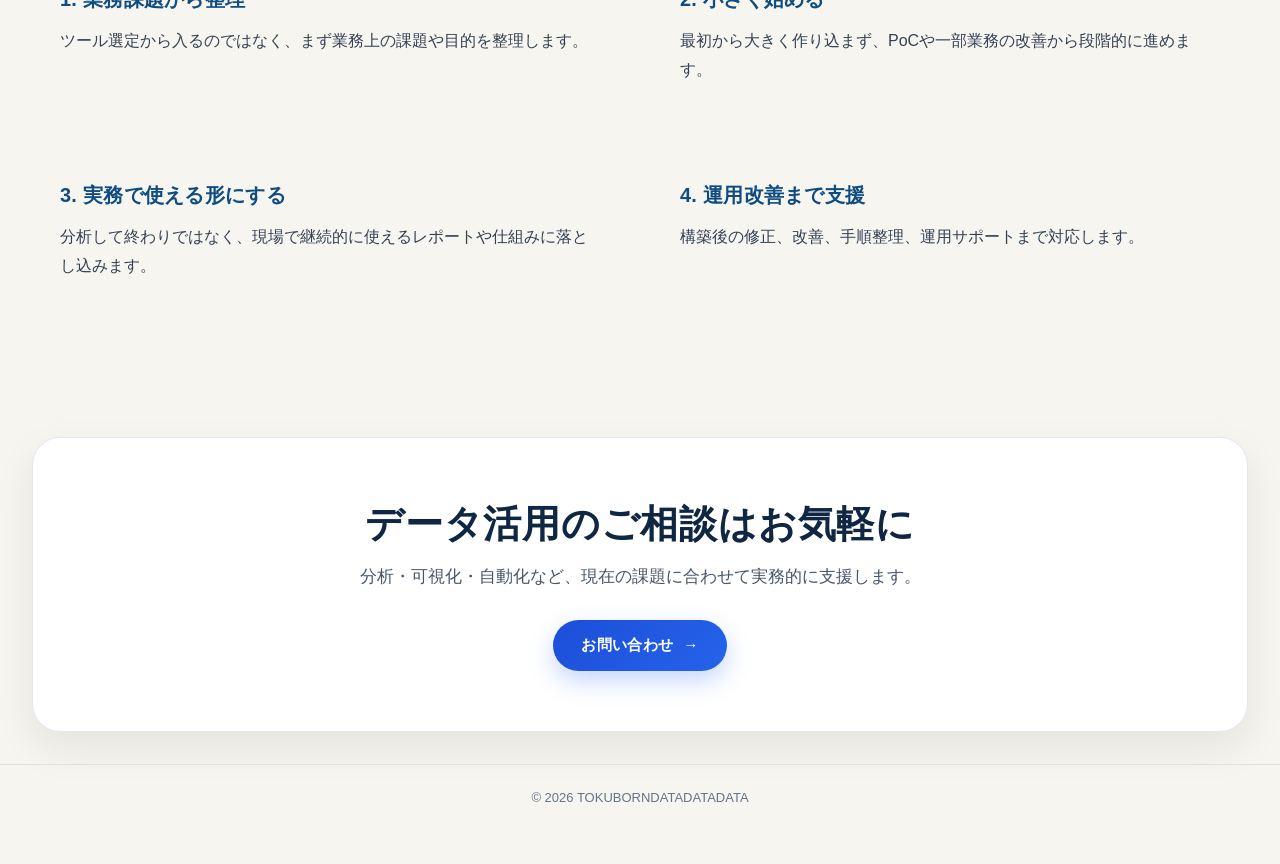
==== commit 5ab8095b: "Add files via upload" ====
--- a/about/index.html
+++ b/about/index.html
@@ -3,7 +3,7 @@
 <head>
   <meta charset="UTF-8">
   <meta name="viewport" content="width=device-width, initial-scale=1.0">
-  <title>ABOUT- TOKUBORN DATA DATA DATA</title>
+  <title>ABOUT- TOKUBORNDATADATADATA</title>
   <link rel="stylesheet" href="../css/style.css?v=10">
 </head>
 
@@ -11,7 +11,7 @@
 
 <header class="header">
   <div class="header-inner">
-    <div class="logo">TOKUBORN DATA DATA DATA</div>
+    <div class="logo">TOKUBORNDATADATADATA</div>
 
     <button id="menu-toggle" class="menu-toggle" aria-expanded="false" aria-controls="nav" aria-label="メニュー">☰</button>
 
@@ -37,7 +37,7 @@
   <div class="profile-table">
     <div class="profile-row">
       <div class="profile-label">屋号</div>
-      <div class="profile-value">TOKUBORN DATA DATA DATA</div>
+      <div class="profile-value">TOKUBORNDATADATADATA</div>
     </div>
 
     <div class="profile-row">
@@ -193,7 +193,7 @@
 </section>
 
   <footer>
-    <p>&copy; 2026 TOKUBORN DATA DATA DATA</p>
+    <p>&copy; 2026 TOKUBORNDATADATADATA</p>
   </footer>
 
   <script src="../js/script.js"></script>
--- a/css/style.css
+++ b/css/style.css
@@ -1717,4 +1717,440 @@
     grid-template-columns: 1fr;
     gap: 8px;
   }
+}
+@media (max-width: 768px) {
+  .hero-image {
+    height: 500px;
+    object-fit: cover;
+    object-position: 58% center;
+  }
+
+  .hero-content {
+    top: 55%;
+  }
+}
+@media (max-width: 768px) {
+  .hero::before {
+    background: rgba(0, 31, 63, 0.45);
+  }
+}
+
+@media (max-width: 768px) {
+  .hero.hero-with-image {
+    background-position: 58% center;
+  }
+}
+@media (max-width: 768px) {
+  .hero.hero-with-image {
+    min-height: 620px;
+    background-image: url("../images/hero-consulting_SP.png?v=1");
+    background-size: cover;
+    background-position: center top;
+  }
+
+  .hero.hero-with-image::before {
+    background: rgba(8, 30, 55, 0.18);
+  }
+
+  .hero.hero-with-image .hero-content {
+    display: none;
+  }
+}
+/* ===== Problem Cards with Icons ===== */
+.issues-grid-icon {
+  gap: 24px;
+}
+
+.issue-card-with-icon {
+  display: grid;
+  grid-template-columns: 84px 1fr;
+  align-items: center;
+  gap: 24px;
+}
+
+.problem-icon {
+  width: 72px;
+  height: 72px;
+  border-radius: 50%;
+  display: flex;
+  align-items: center;
+  justify-content: center;
+  background: #eef7ff;
+  flex-shrink: 0;
+}
+
+.problem-icon span {
+  display: flex;
+  align-items: center;
+  justify-content: center;
+  font-weight: 800;
+}
+
+/* 表計算っぽいアイコン */
+.spreadsheet-icon {
+  background: #e8f7ee;
+}
+
+.spreadsheet-icon span {
+  width: 42px;
+  height: 46px;
+  border-radius: 7px;
+  background: #16a34a;
+  color: #ffffff;
+  font-size: 17px;
+}
+
+/* 時計 */
+.time-icon {
+  background: #e8f7ee;
+}
+
+.time-icon span {
+  color: #16a34a;
+  font-size: 34px;
+}
+
+/* DB */
+.database-icon {
+  background: #fff7df;
+}
+
+.database-icon span {
+  width: 44px;
+  height: 36px;
+  border-radius: 50% / 18%;
+  background: #f59e0b;
+  color: #ffffff;
+  font-size: 18px;
+}
+
+/* グラフ */
+.chart-icon {
+  background: #eaf3ff;
+}
+
+.chart-icon span {
+  color: #2563eb;
+  font-size: 38px;
+}
+
+@media (max-width: 768px) {
+  .issue-card-with-icon {
+    grid-template-columns: 1fr;
+    text-align: left;
+    gap: 16px;
+  }
+
+  .problem-icon {
+    width: 64px;
+    height: 64px;
+  }
+
+  .spreadsheet-icon span {
+    width: 38px;
+    height: 42px;
+    font-size: 15px;
+  }
+
+  .time-icon span,
+  .chart-icon span {
+    font-size: 30px;
+  }
+}
+.problem-icon span {
+  font-size: 0 !important;
+}
+
+/* 表 */
+.spreadsheet-icon span {
+  width: 34px;
+  height: 40px;
+  border-radius: 6px;
+  background:
+    linear-gradient(#fff 0 0) 9px 10px / 16px 2px no-repeat,
+    linear-gradient(#fff 0 0) 9px 19px / 16px 2px no-repeat,
+    linear-gradient(#fff 0 0) 9px 28px / 16px 2px no-repeat,
+    #16a34a;
+}
+
+/* 時計 */
+.time-icon span {
+  width: 38px;
+  height: 38px;
+  border: 4px solid #16a34a;
+  border-radius: 50%;
+  position: relative;
+}
+.time-icon span::before {
+  content: "";
+  position: absolute;
+  width: 3px;
+  height: 12px;
+  background: #16a34a;
+  top: 7px;
+  left: 15px;
+}
+.time-icon span::after {
+  content: "";
+  position: absolute;
+  width: 11px;
+  height: 3px;
+  background: #16a34a;
+  top: 18px;
+  left: 15px;
+}
+
+/* DB */
+.database-icon span {
+  width: 40px;
+  height: 34px;
+  border-radius: 50% / 18%;
+  background: #f59e0b;
+  position: relative;
+}
+.database-icon span::before,
+.database-icon span::after {
+  content: "";
+  position: absolute;
+  left: 0;
+  width: 40px;
+  height: 12px;
+  border-radius: 50%;
+  background: #fbbf24;
+}
+.database-icon span::before {
+  top: -1px;
+}
+.database-icon span::after {
+  bottom: -1px;
+}
+
+/* グラフ */
+.chart-icon span {
+  width: 40px;
+  height: 40px;
+  position: relative;
+}
+.chart-icon span::before {
+  content: "";
+  position: absolute;
+  left: 6px;
+  bottom: 6px;
+  width: 7px;
+  height: 16px;
+  background: #2563eb;
+  box-shadow:
+    12px -6px 0 #2563eb,
+    24px -14px 0 #2563eb;
+}
+.chart-icon span::after {
+  content: "";
+  position: absolute;
+  right: 3px;
+  top: 5px;
+  width: 12px;
+  height: 12px;
+  border-top: 4px solid #2563eb;
+  border-right: 4px solid #2563eb;
+  transform: rotate(45deg);
+}
+/* ===== Problem Cards final adjustment ===== */
+.issue-card-with-icon {
+  grid-template-columns: 72px 1fr !important;
+  gap: 28px !important;
+  align-items: center !important;
+}
+
+.issue-card-with-icon h3 {
+  margin-bottom: 10px !important;
+  font-size: 24px !important;
+}
+
+.issue-card-with-icon p {
+  font-size: 16px !important;
+  line-height: 1.8 !important;
+}
+
+.problem-icon {
+  width: 64px !important;
+  height: 64px !important;
+}
+
+@media (max-width: 768px) {
+  .issue-card-with-icon {
+    grid-template-columns: 64px 1fr !important;
+    gap: 16px !important;
+    align-items: center !important;
+  }
+
+  .issue-card-with-icon h3 {
+    font-size: 18px !important;
+  }
+
+  .issue-card-with-icon p {
+    font-size: 14px !important;
+  }
+}
+/* グラフアイコンを修正 */
+/* ===== グラフアイコン ===== */
+
+.chart-icon span {
+  width: 36px;
+  height: 36px;
+  position: relative;
+  display: block;
+}
+
+.chart-icon span::before,
+.chart-icon span::after {
+  content: none !important;
+}
+
+.chart-icon span {
+  background:
+    linear-gradient(#2563eb,#2563eb) left bottom / 7px 14px no-repeat,
+    linear-gradient(#2563eb,#2563eb) center bottom / 7px 24px no-repeat,
+    linear-gradient(#2563eb,#2563eb) right bottom / 7px 32px no-repeat;
+}
+
+
+/* ===== Business Flow Icons ===== */
+/* ===== Business Flow Icons final ===== */
+.business-flow .step-icon {
+  width: 64px !important;
+  height: 64px !important;
+  margin-bottom: 14px !important;
+  border-radius: 50% !important;
+  background: #eef7ff !important;
+  display: flex !important;
+  align-items: center !important;
+  justify-content: center !important;
+}
+
+.business-flow .step-icon span,
+.business-flow .step-icon i {
+  box-sizing: border-box;
+}
+
+.business-flow .step-icon span::before,
+.business-flow .step-icon span::after {
+  content: none !important;
+}
+
+/* データ収集：書類 */
+.collect-icon span {
+  width: 34px !important;
+  height: 40px !important;
+  border-radius: 6px !important;
+  background: #2563eb !important;
+  display: block !important;
+  padding-top: 8px !important;
+}
+
+.collect-icon span i {
+  display: block !important;
+  width: 18px !important;
+  height: 2px !important;
+  margin: 0 auto 7px !important;
+  border-radius: 999px !important;
+  background: #ffffff !important;
+}
+
+/* データ整理：元の緑カード */
+.arrange-icon {
+  background: #e8f7ee !important;
+}
+
+.arrange-icon span {
+  width: 38px !important;
+  height: 34px !important;
+  border-radius: 7px !important;
+  background:
+    linear-gradient(#ffffff,#ffffff) 17px 9px / 14px 2px no-repeat,
+    linear-gradient(#ffffff,#ffffff) 17px 18px / 14px 2px no-repeat,
+    linear-gradient(#ffffff,#ffffff) 17px 27px / 14px 2px no-repeat,
+    #16a34a !important;
+  position: relative !important;
+  display: block !important;
+}
+
+.arrange-icon span::before {
+  content: "✓" !important;
+  position: absolute !important;
+  left: 6px !important;
+  top: 3px !important;
+  color: #ffffff !important;
+  font-size: 12px !important;
+  font-weight: 800 !important;
+}
+
+/* 見える化：棒グラフ */
+.visualize-icon span {
+  width: 36px !important;
+  height: 36px !important;
+  display: block !important;
+  background:
+    linear-gradient(#2563eb,#2563eb) left bottom / 7px 14px no-repeat,
+    linear-gradient(#2563eb,#2563eb) center bottom / 7px 24px no-repeat,
+    linear-gradient(#2563eb,#2563eb) right bottom / 7px 32px no-repeat !important;
+}
+
+/* 意思決定：ターゲット */
+.decision-icon span {
+  width: 34px !important;
+  height: 34px !important;
+  border-radius: 50% !important;
+  border: 5px solid #f59e0b !important;
+  display: block !important;
+}
+
+/* 業務改善：成長グラフ＋矢印 */
+/* ===== 業務改善 ===== */
+
+.business-flow .improve-icon {
+  background: #e8f7ee !important;
+}
+
+.business-flow .improve-up {
+  width: 36px;
+  height: 36px;
+  position: relative;
+  display: block;
+}
+
+.business-flow .improve-up .arrow-line {
+  position: absolute;
+  left: 6px;
+  top: 20px;
+
+  width: 22px;
+  height: 4px;
+
+  background: #16a34a;
+  border-radius: 999px;
+
+  transform: rotate(-45deg);
+}
+
+.business-flow .improve-up .arrow-head {
+  position: absolute;
+
+  right: 3px;
+  top: 7px;
+
+  width: 10px;
+  height: 10px;
+
+  border-top: 4px solid #16a34a;
+  border-right: 4px solid #16a34a;
+}
+.story-number {
+  background: #2563eb !important;
+}
+.contact-buttons {
+  display: flex;
+  justify-content: center;
+  gap: 16px;
+  flex-wrap: wrap;
+  margin-top: 24px;
 }
